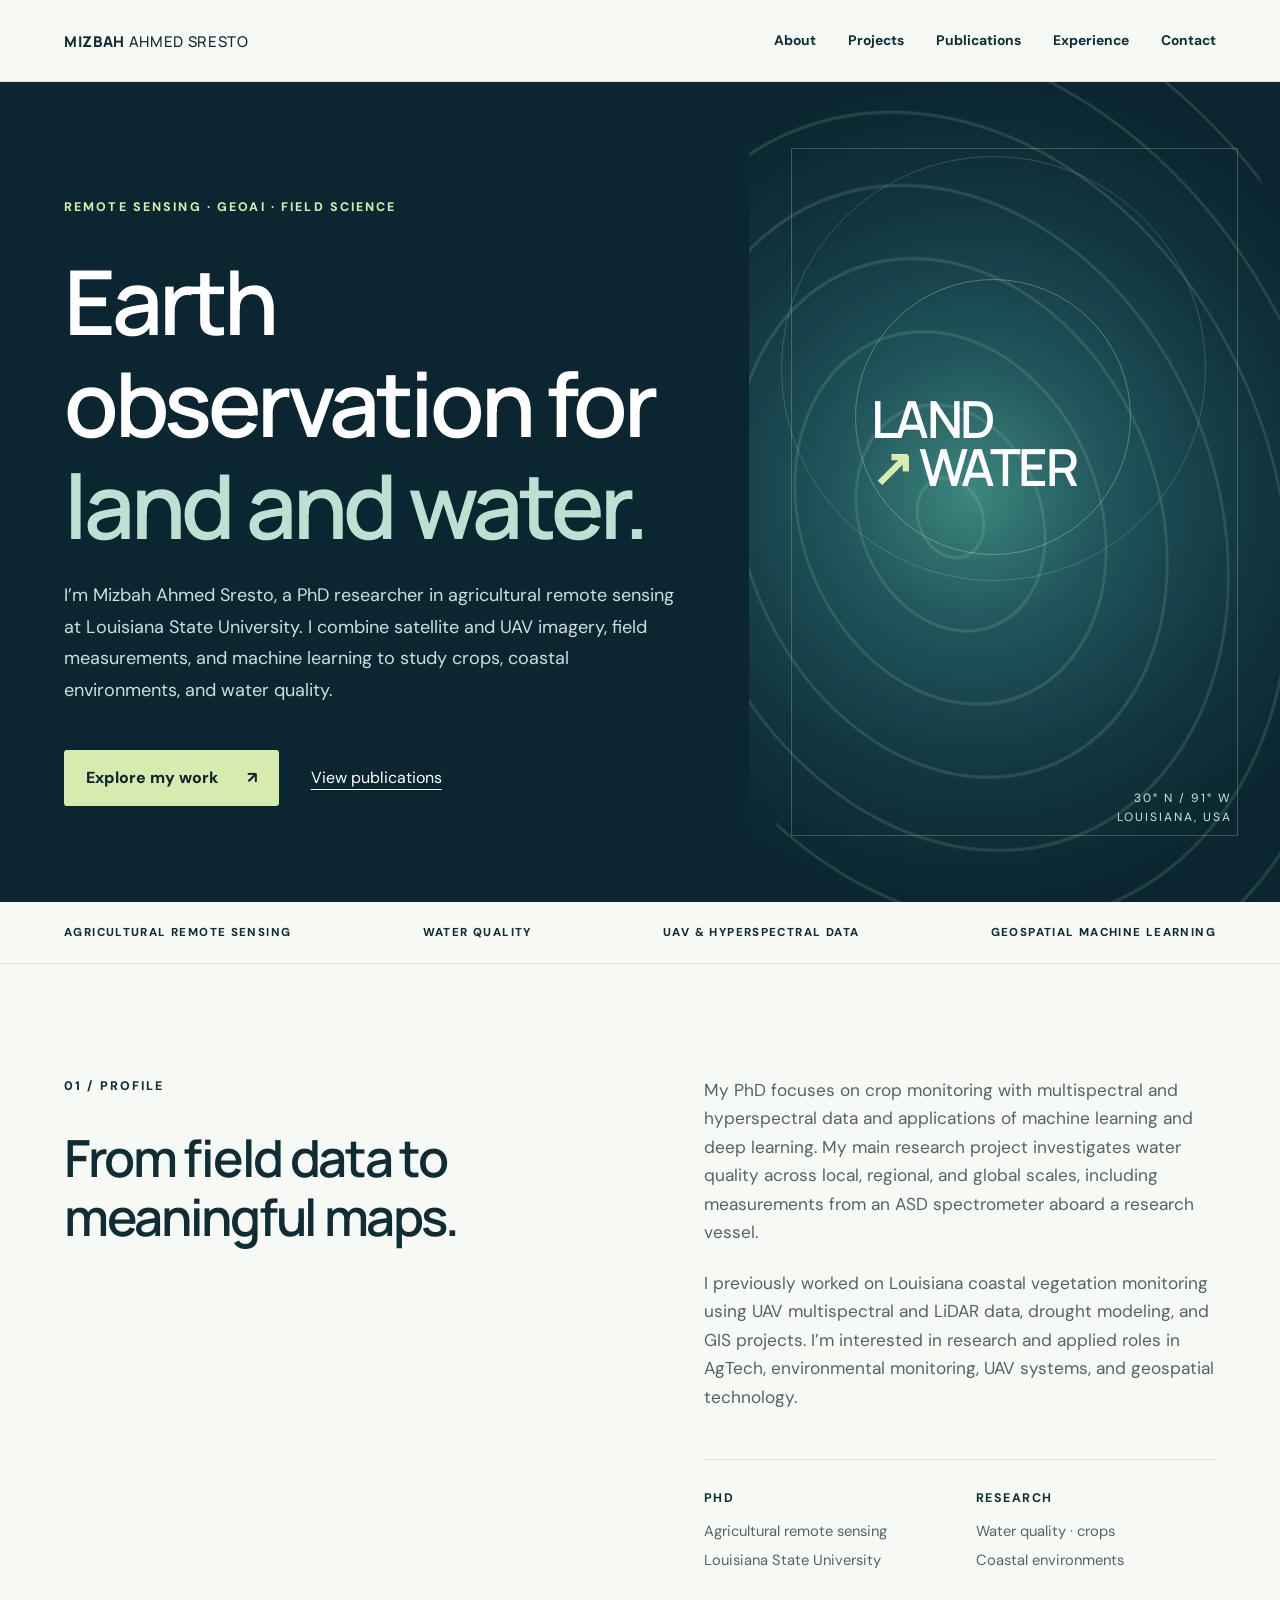
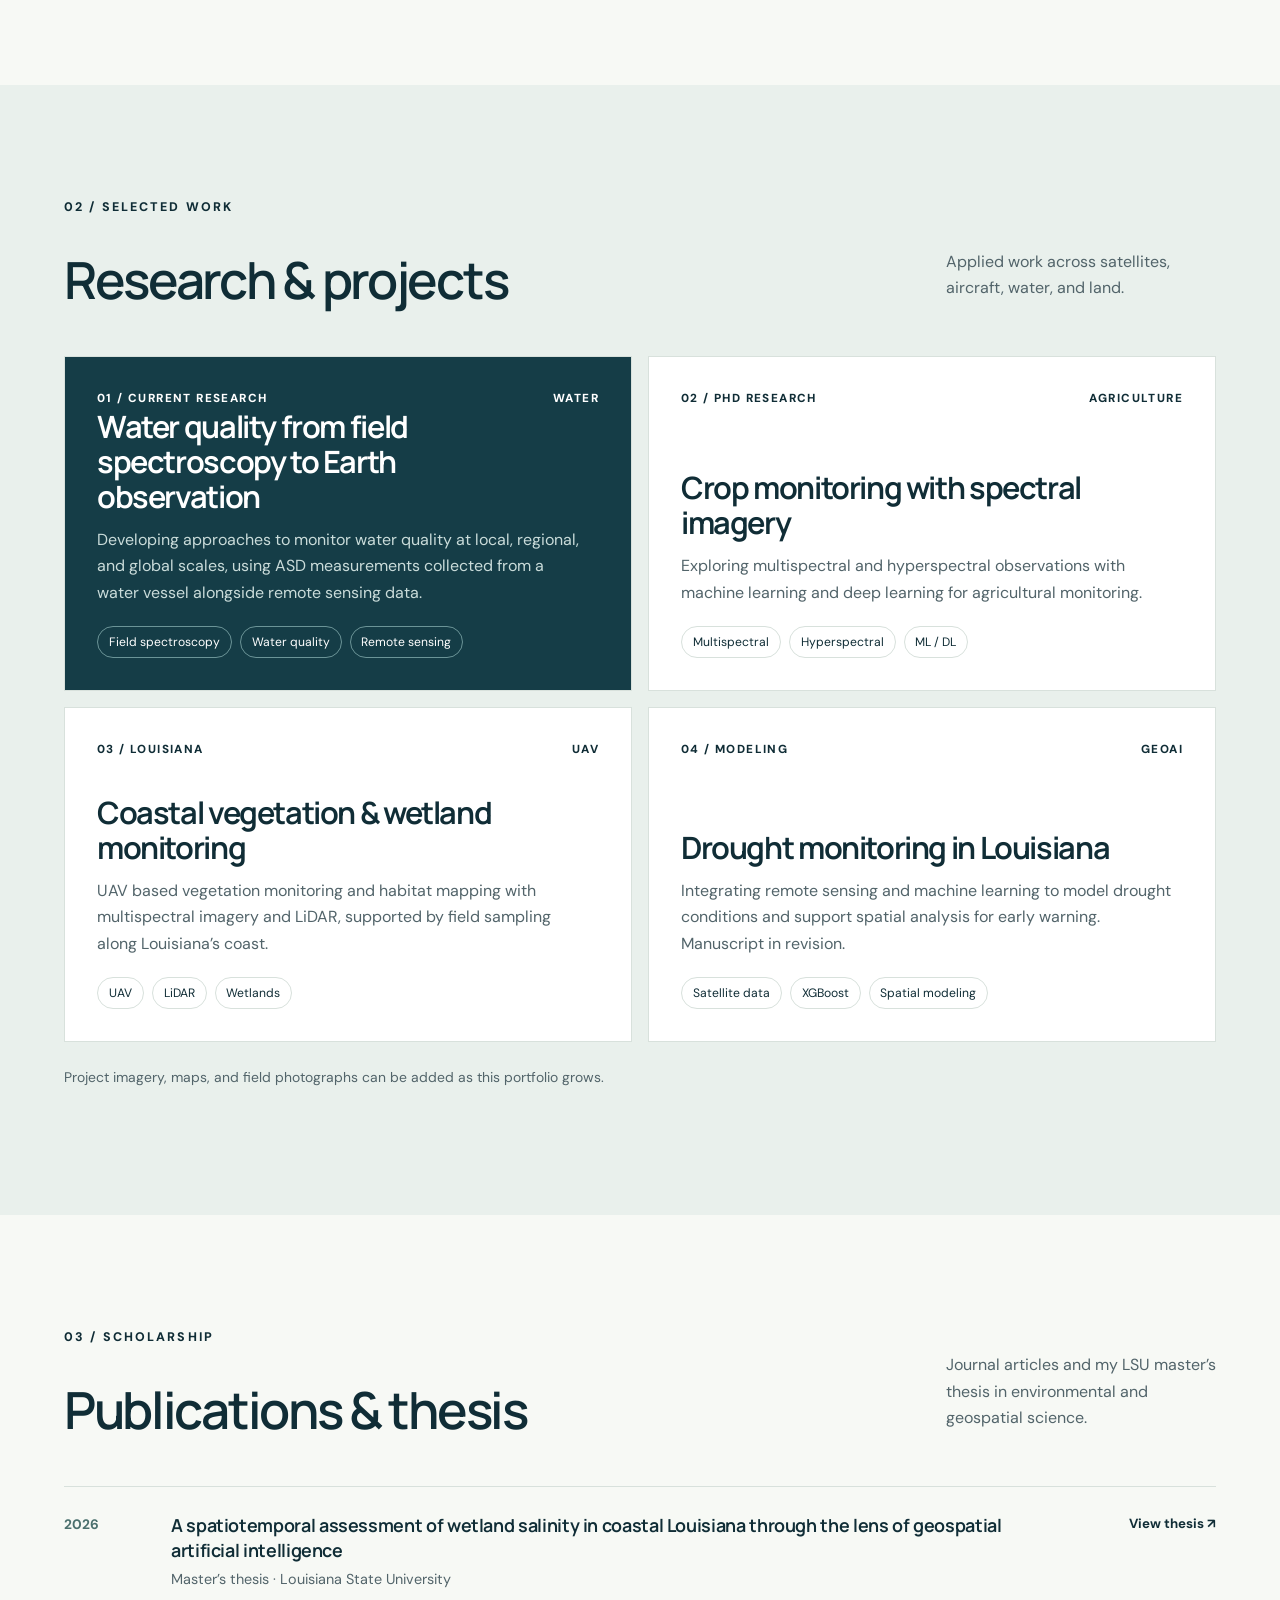
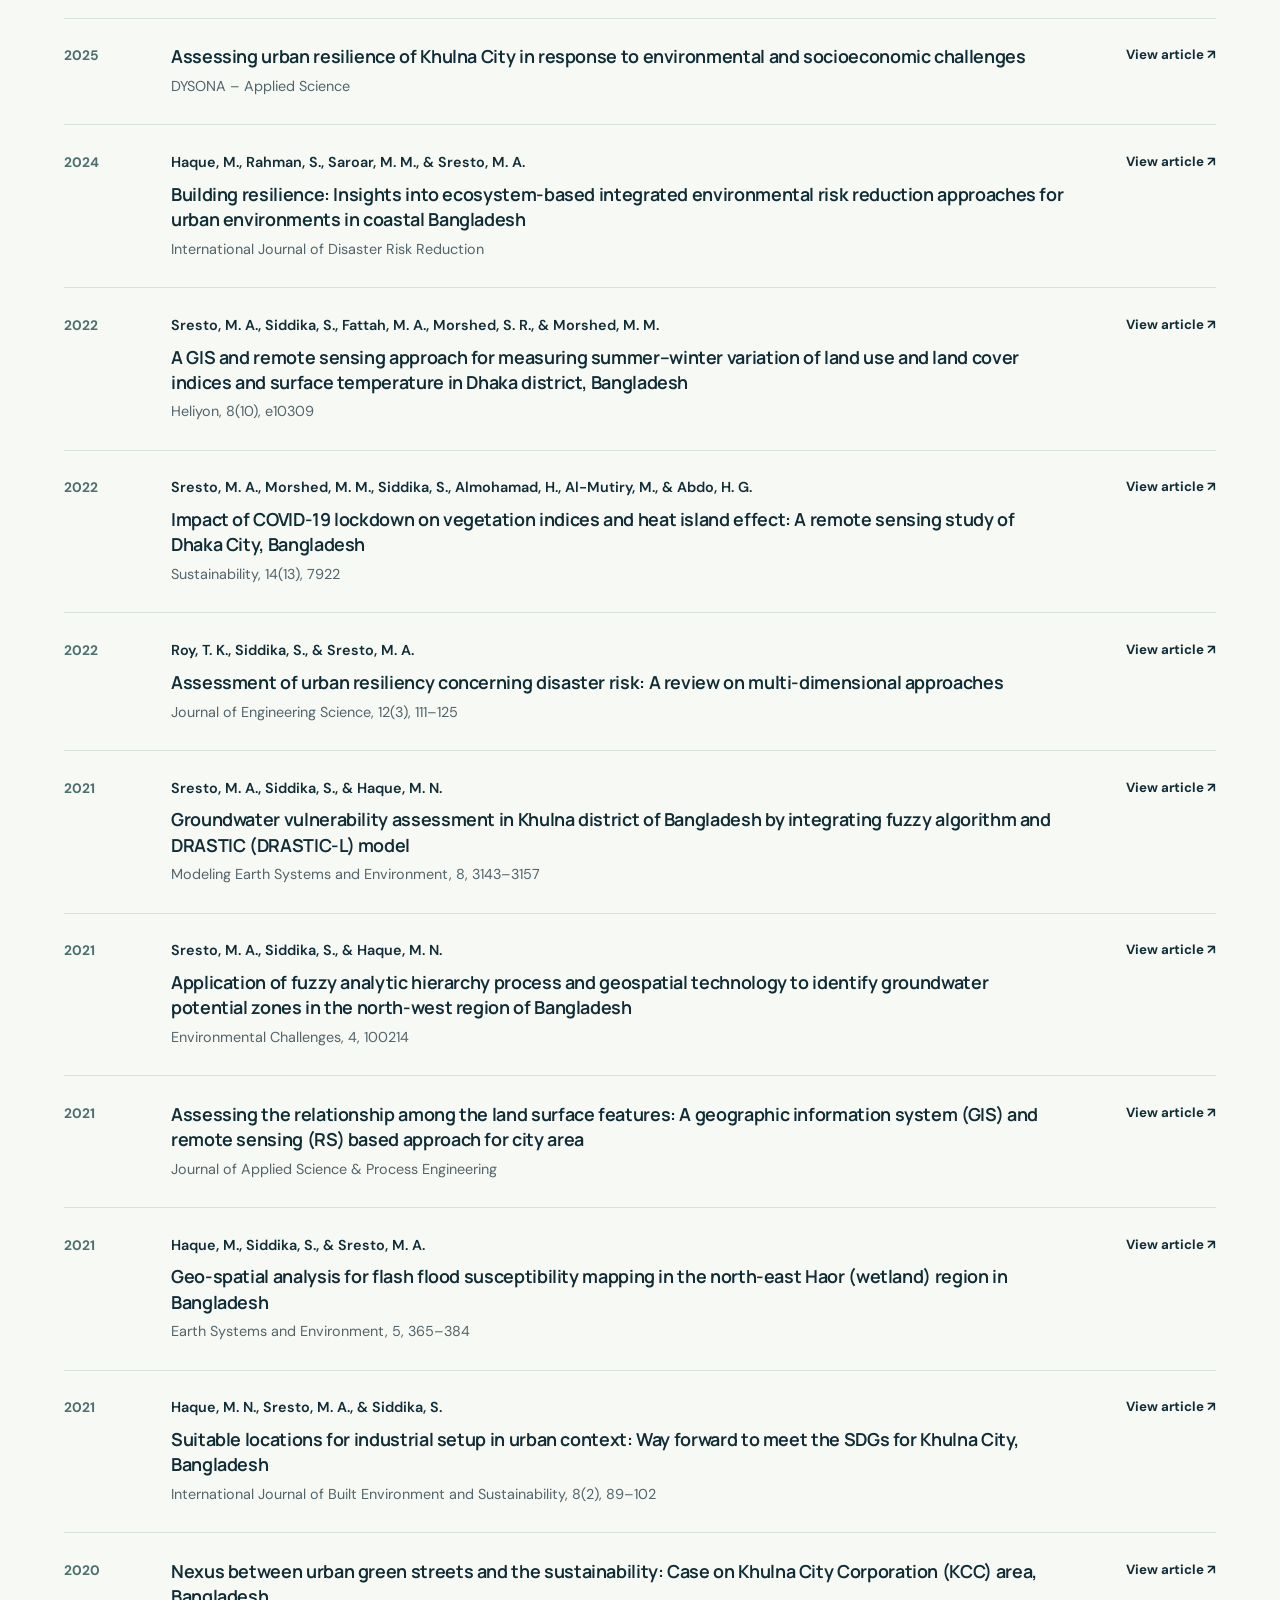
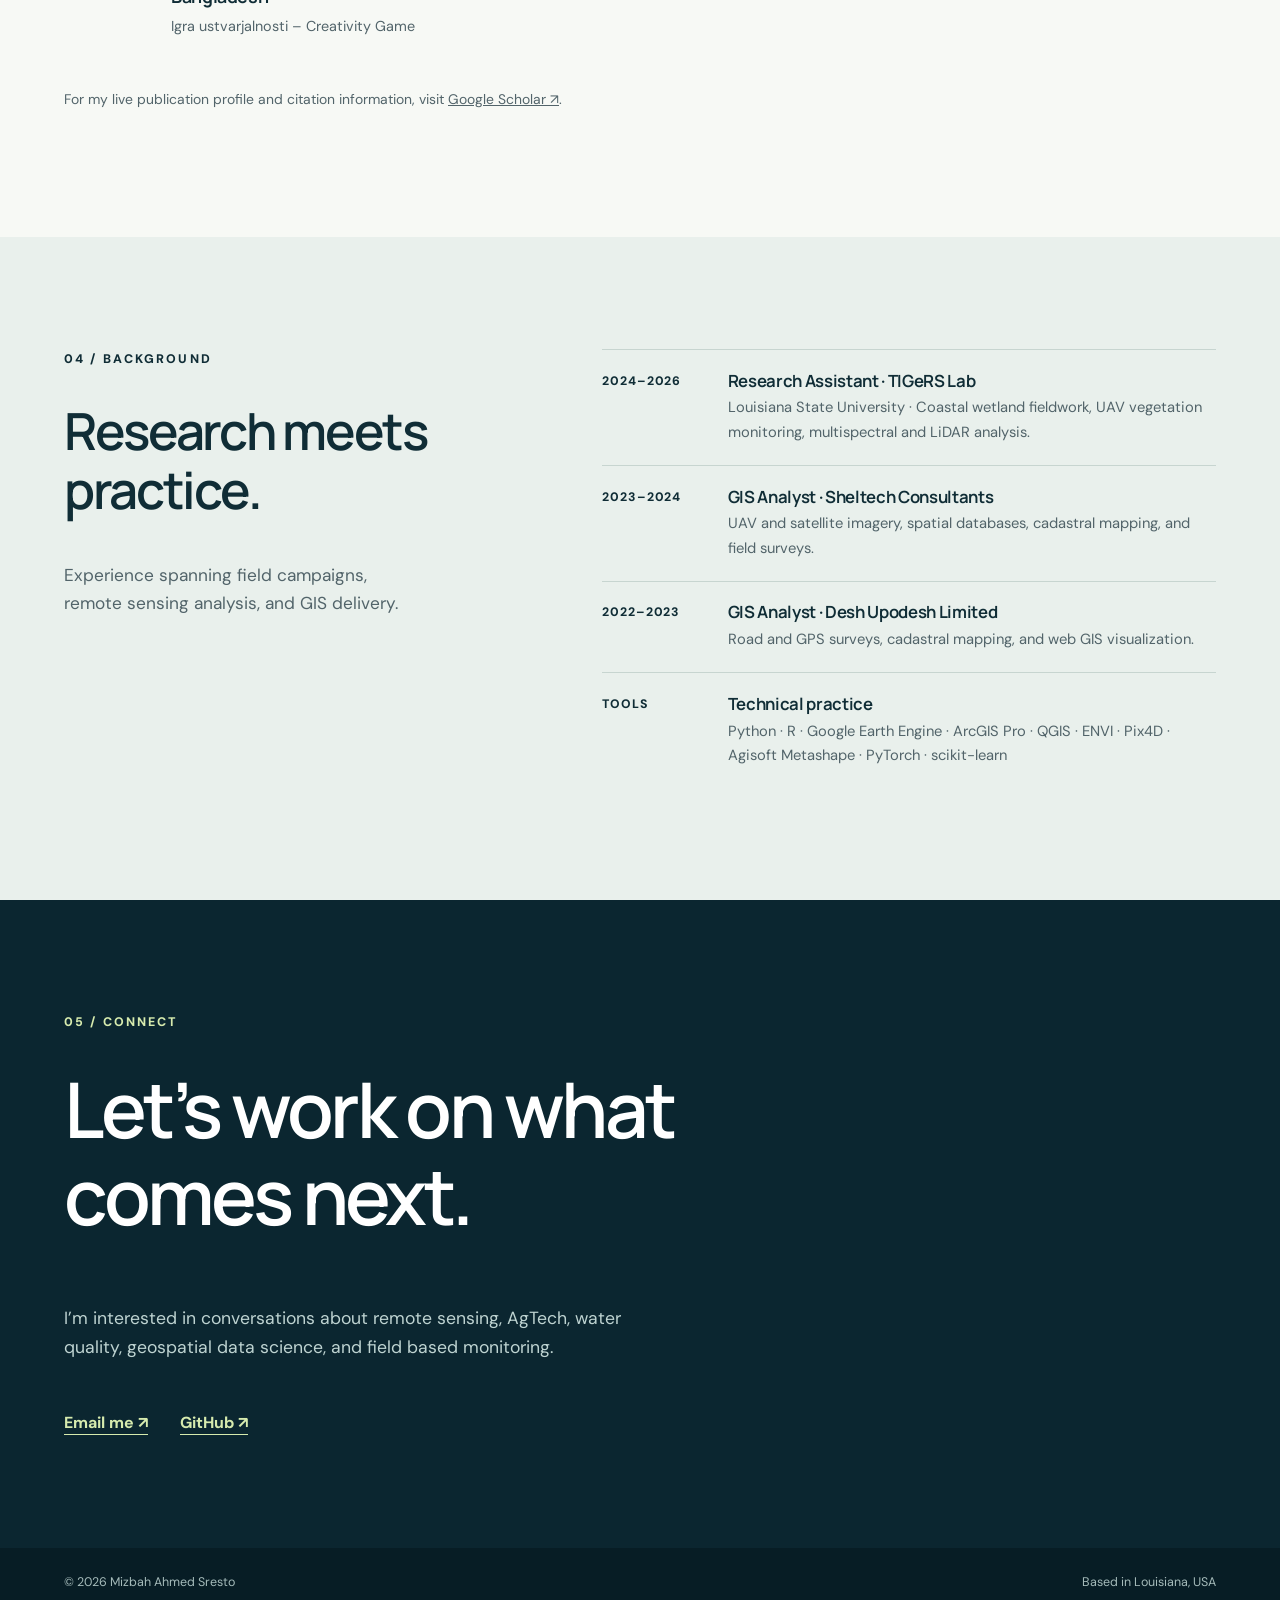
==== index.html @ abdd2d27 "Add files via upload" ====
<!doctype html>
<html lang="en">
<head>
  <meta charset="utf-8"><meta name="viewport" content="width=device-width, initial-scale=1">
  <meta name="description" content="Mizbah Ahmed Sresto — PhD researcher in agricultural remote sensing, geospatial data science, and water quality monitoring.">
  <title>Mizbah Ahmed Sresto | Remote Sensing & Geospatial Science</title>
  <link rel="icon" href="data:image/svg+xml,%3Csvg xmlns='http://www.w3.org/2000/svg' viewBox='0 0 64 64'%3E%3Crect width='64' height='64' rx='13' fill='%230d2934'/%3E%3Ctext x='32' y='43' text-anchor='middle' fill='%23d8ebbd' font-size='30' font-family='Arial'%3EMS%3C/text%3E%3C/svg%3E">
  <link rel="stylesheet" href="style.css">
</head>
<body>
  <header class="site-header"><a class="brand" href="#top">MIZBAH <span>AHMED SRESTO</span></a><button class="menu-toggle" aria-label="Open navigation" aria-expanded="false">Menu</button><nav aria-label="Main navigation"><a href="#about">About</a><a href="#work">Projects</a><a href="#publications">Publications</a><a href="#experience">Experience</a><a href="#contact">Contact</a></nav></header>
  <main id="top">
    <section class="hero"><div class="hero-copy"><p class="eyebrow">REMOTE SENSING · GEOAI · FIELD SCIENCE</p><h1>Earth observation for <em>land and water.</em></h1><p class="intro">I’m Mizbah Ahmed Sresto, a PhD researcher in agricultural remote sensing at Louisiana State University. I combine satellite and UAV imagery, field measurements, and machine learning to study crops, coastal environments, and water quality.</p><div class="hero-actions"><a class="button" href="#work">Explore my work <span aria-hidden="true">↗</span></a><a class="text-link" href="#publications">View publications</a></div></div><div class="hero-art" aria-hidden="true"><div class="orbit orbit-one"></div><div class="orbit orbit-two"></div><div class="hero-mark">LAND<br><span>↗</span> WATER</div><div class="coordinates">30° N / 91° W<br>LOUISIANA, USA</div></div></section>
    <section class="ticker" aria-label="Focus areas"><span>AGRICULTURAL REMOTE SENSING</span><span>WATER QUALITY</span><span>UAV & HYPERSPECTRAL DATA</span><span>GEOSPATIAL MACHINE LEARNING</span></section>
    <section id="about" class="section about"><div><p class="eyebrow">01 / PROFILE</p><h2>From field data to meaningful maps.</h2></div><div class="body-copy"><p>My PhD focuses on crop monitoring with multispectral and hyperspectral data and applications of machine learning and deep learning. My main research project investigates water quality across local, regional, and global scales, including measurements from an ASD spectrometer aboard a research vessel.</p><p>I previously worked on Louisiana coastal vegetation monitoring using UAV multispectral and LiDAR data, drought modeling, and GIS projects. I’m interested in research and applied roles in AgTech, environmental monitoring, UAV systems, and geospatial technology.</p><div class="mini-grid"><div><strong>PhD</strong><span>Agricultural remote sensing<br>Louisiana State University</span></div><div><strong>Research</strong><span>Water quality · crops<br>Coastal environments</span></div></div></div></section>
    <section id="work" class="section projects"><div class="section-heading"><div><p class="eyebrow">02 / SELECTED WORK</p><h2>Research & projects</h2></div><p>Applied work across satellites, aircraft, water, and land.</p></div><div class="project-grid"><article class="project-card featured"><div class="project-top"><span>01 / CURRENT RESEARCH</span><span>WATER</span></div><div><h3>Water quality from field spectroscopy to Earth observation</h3><p>Developing approaches to monitor water quality at local, regional, and global scales, using ASD measurements collected from a water vessel alongside remote sensing data.</p><div class="tags"><span>Field spectroscopy</span><span>Water quality</span><span>Remote sensing</span></div></div></article><article class="project-card"><div class="project-top"><span>02 / PHD RESEARCH</span><span>AGRICULTURE</span></div><div><h3>Crop monitoring with spectral imagery</h3><p>Exploring multispectral and hyperspectral observations with machine learning and deep learning for agricultural monitoring.</p><div class="tags"><span>Multispectral</span><span>Hyperspectral</span><span>ML / DL</span></div></div></article><article class="project-card"><div class="project-top"><span>03 / LOUISIANA</span><span>UAV</span></div><div><h3>Coastal vegetation & wetland monitoring</h3><p>UAV based vegetation monitoring and habitat mapping with multispectral imagery and LiDAR, supported by field sampling along Louisiana’s coast.</p><div class="tags"><span>UAV</span><span>LiDAR</span><span>Wetlands</span></div></div></article><article class="project-card"><div class="project-top"><span>04 / MODELING</span><span>GEOAI</span></div><div><h3>Drought monitoring in Louisiana</h3><p>Integrating remote sensing and machine learning to model drought conditions and support spatial analysis for early warning. Manuscript in revision.</p><div class="tags"><span>Satellite data</span><span>XGBoost</span><span>Spatial modeling</span></div></div></article></div><p class="project-note">Project imagery, maps, and field photographs can be added as this portfolio grows.</p></section>
    <section id="publications" class="section publications"><div class="section-heading"><div><p class="eyebrow">03 / SCHOLARSHIP</p><h2>Publications & thesis</h2></div><p>Journal articles and my LSU master’s thesis in environmental and geospatial science.</p></div><div id="publication-list">
<article class="publication"><span>2026</span><div><h3>A spatiotemporal assessment of wetland salinity in coastal Louisiana through the lens of geospatial artificial intelligence</h3><p>Master’s thesis · Louisiana State University</p></div><a href="https://repository.lsu.edu/gradschool_theses/6343/" target="_blank" rel="noopener noreferrer">View thesis ↗</a></article>
<article class="publication"><span>2025</span><div><h3>Assessing urban resilience of Khulna City in response to environmental and socioeconomic challenges</h3><p>DYSONA – Applied Science</p></div><a href="https://doi.org/10.30493/DAS.2024.481910" target="_blank" rel="noopener noreferrer">View article ↗</a></article>
<article class="publication"><span>2024</span><div><p class="publication-authors">Haque, M., Rahman, S., Saroar, M. M., &amp; Sresto, M. A.</p><h3>Building resilience: Insights into ecosystem-based integrated environmental risk reduction approaches for urban environments in coastal Bangladesh</h3><p>International Journal of Disaster Risk Reduction</p></div><a href="https://doi.org/10.1016/j.ijdrr.2024.104660" target="_blank" rel="noopener noreferrer">View article ↗</a></article>
<article class="publication"><span>2022</span><div><p class="publication-authors">Sresto, M. A., Siddika, S., Fattah, M. A., Morshed, S. R., &amp; Morshed, M. M.</p><h3>A GIS and remote sensing approach for measuring summer–winter variation of land use and land cover indices and surface temperature in Dhaka district, Bangladesh</h3><p>Heliyon, 8(10), e10309</p></div><a href="https://doi.org/10.1016/j.heliyon.2022.e10309" target="_blank" rel="noopener noreferrer">View article ↗</a></article>
<article class="publication"><span>2022</span><div><p class="publication-authors">Sresto, M. A., Morshed, M. M., Siddika, S., Almohamad, H., Al-Mutiry, M., &amp; Abdo, H. G.</p><h3>Impact of COVID-19 lockdown on vegetation indices and heat island effect: A remote sensing study of Dhaka City, Bangladesh</h3><p>Sustainability, 14(13), 7922</p></div><a href="https://doi.org/10.3390/su14137922" target="_blank" rel="noopener noreferrer">View article ↗</a></article>
<article class="publication"><span>2022</span><div><p class="publication-authors">Roy, T. K., Siddika, S., &amp; Sresto, M. A.</p><h3>Assessment of urban resiliency concerning disaster risk: A review on multi-dimensional approaches</h3><p>Journal of Engineering Science, 12(3), 111–125</p></div><a href="https://doi.org/10.3329/jes.v12i3.57484" target="_blank" rel="noopener noreferrer">View article ↗</a></article>
<article class="publication"><span>2021</span><div><p class="publication-authors">Sresto, M. A., Siddika, S., &amp; Haque, M. N.</p><h3>Groundwater vulnerability assessment in Khulna district of Bangladesh by integrating fuzzy algorithm and DRASTIC (DRASTIC-L) model</h3><p>Modeling Earth Systems and Environment, 8, 3143–3157</p></div><a href="https://doi.org/10.1007/s40808-021-01270-w" target="_blank" rel="noopener noreferrer">View article ↗</a></article>
<article class="publication"><span>2021</span><div><p class="publication-authors">Sresto, M. A., Siddika, S., &amp; Haque, M. N.</p><h3>Application of fuzzy analytic hierarchy process and geospatial technology to identify groundwater potential zones in the north-west region of Bangladesh</h3><p>Environmental Challenges, 4, 100214</p></div><a href="https://doi.org/10.1016/j.envc.2021.100214" target="_blank" rel="noopener noreferrer">View article ↗</a></article>
<article class="publication"><span>2021</span><div><h3>Assessing the relationship among the land surface features: A geographic information system (GIS) and remote sensing (RS) based approach for city area</h3><p>Journal of Applied Science &amp; Process Engineering</p></div><a href="https://doi.org/10.33736/jaspe.3616.2021" target="_blank" rel="noopener noreferrer">View article ↗</a></article>
<article class="publication"><span>2021</span><div><p class="publication-authors">Haque, M., Siddika, S., &amp; Sresto, M. A.</p><h3>Geo-spatial analysis for flash flood susceptibility mapping in the north-east Haor (wetland) region in Bangladesh</h3><p>Earth Systems and Environment, 5, 365–384</p></div><a href="https://doi.org/10.1007/s41748-021-00221-w" target="_blank" rel="noopener noreferrer">View article ↗</a></article>
<article class="publication"><span>2021</span><div><p class="publication-authors">Haque, M. N., Sresto, M. A., &amp; Siddika, S.</p><h3>Suitable locations for industrial setup in urban context: Way forward to meet the SDGs for Khulna City, Bangladesh</h3><p>International Journal of Built Environment and Sustainability, 8(2), 89–102</p></div><a href="https://doi.org/10.11113/ijbes.v8.n2.679" target="_blank" rel="noopener noreferrer">View article ↗</a></article>
<article class="publication"><span>2020</span><div><h3>Nexus between urban green streets and the sustainability: Case on Khulna City Corporation (KCC) area, Bangladesh</h3><p>Igra ustvarjalnosti – Creativity Game</p></div><a href="https://doi.org/10.15292/IU-CG.2020.08.037-045" target="_blank" rel="noopener noreferrer">View article ↗</a></article>
</div><p class="subnote">For my live publication profile and citation information, visit <a href="https://scholar.google.com/citations?user=tHsjuDQAAAAJ&hl=en" target="_blank" rel="noopener noreferrer">Google Scholar ↗</a>.</p></section>
    <section id="experience" class="section experience"><div><p class="eyebrow">04 / BACKGROUND</p><h2>Research meets practice.</h2><p class="body-copy">Experience spanning field campaigns, remote sensing analysis, and GIS delivery.</p></div><div class="timeline"><div><span>2024–2026</span><div><h3>Research Assistant · TIGeRS Lab</h3><p>Louisiana State University · Coastal wetland fieldwork, UAV vegetation monitoring, multispectral and LiDAR analysis.</p></div></div><div><span>2023–2024</span><div><h3>GIS Analyst · Sheltech Consultants</h3><p>UAV and satellite imagery, spatial databases, cadastral mapping, and field surveys.</p></div></div><div><span>2022–2023</span><div><h3>GIS Analyst · Desh Upodesh Limited</h3><p>Road and GPS surveys, cadastral mapping, and web GIS visualization.</p></div></div><div><span>TOOLS</span><div><h3>Technical practice</h3><p>Python · R · Google Earth Engine · ArcGIS Pro · QGIS · ENVI · Pix4D · Agisoft Metashape · PyTorch · scikit-learn</p></div></div></div></section>
    <section id="contact" class="contact"><p class="eyebrow">05 / CONNECT</p><h2>Let’s work on what comes next.</h2><p>I’m interested in conversations about remote sensing, AgTech, water quality, geospatial data science, and field based monitoring.</p><div class="contact-links"><a href="mailto:msrest1@lsu.edu">Email me ↗</a><a href="https://github.com/Mizbahahmed" target="_blank" rel="noopener noreferrer">GitHub ↗</a></div></section>
  </main><footer><span>© <span id="year">2026</span> Mizbah Ahmed Sresto</span><span>Based in Louisiana, USA</span></footer><script src="script.js"></script>
</body></html>
---- style.css ----
@import url('https://fonts.googleapis.com/css2?family=DM+Sans:wght@400;500;600;700&family=Manrope:wght@400;500;600;700;800&display=swap');
:root{--ink:#102d36;--muted:#52646a;--paper:#f7f9f5;--line:#d8e1dc;--deep:#0b2630;--lime:#d7ebae;--aqua:#aedbd4}*{box-sizing:border-box}html{scroll-behavior:smooth}body{margin:0;background:var(--paper);color:var(--ink);font-family:'DM Sans',Arial,sans-serif;font-size:16px;line-height:1.65}a{color:inherit}button{font:inherit}h1,h2,h3,p{margin-top:0}h1,h2,h3{font-family:Manrope,Arial,sans-serif;line-height:1.14;letter-spacing:-.045em}h1{font-size:clamp(3.35rem,7vw,7.2rem);font-weight:600;margin-bottom:1.5rem}h1 em{font-style:normal;color:#bce0d2}h2{font-size:clamp(2.25rem,4vw,4.2rem);font-weight:600}h3{font-size:1.42rem;font-weight:650}.site-header{height:82px;display:flex;align-items:center;justify-content:space-between;padding:0 max(5vw,24px);background:var(--paper);position:relative;z-index:3;border-bottom:1px solid var(--line)}.brand{text-decoration:none;font:800 .93rem Manrope,Arial,sans-serif;letter-spacing:.045em}.brand span{font-weight:500}.site-header nav{display:flex;gap:2rem}.site-header nav a{text-decoration:none;font-size:.87rem;font-weight:700}.site-header nav a:hover,.text-link:hover{color:#2d7c71}.menu-toggle{display:none}.hero{min-height:670px;display:grid;grid-template-columns:1.17fr .83fr;background:var(--deep);color:#fff;overflow:hidden}.hero-copy{padding:clamp(5rem,9vw,10rem) 5vw 6rem;max-width:930px}.eyebrow{font-size:.78rem;letter-spacing:.17em;font-weight:800;margin-bottom:2rem}.hero .eyebrow{color:var(--lime)}.intro{max-width:610px;color:#cfdddc;font-size:1.13rem;line-height:1.75}.hero-actions{display:flex;align-items:center;gap:2rem;margin-top:2.7rem}.button{background:var(--lime);color:var(--deep);padding:.93rem 1.35rem;text-decoration:none;font-weight:800;border-radius:3px}.button span{margin-left:1.6rem}.button:hover{background:#f1f8da}.text-link{color:#fff;text-underline-offset:6px}.hero-art{position:relative;min-height:570px;background:radial-gradient(circle at 42% 50%,#3d877e 0%,#20545b 27%,#11353f 57%,#0b2630 80%);overflow:hidden}.hero-art:before{content:'';position:absolute;inset:0;background:repeating-radial-gradient(ellipse at 40% 50%,transparent 0 23px,rgba(206,242,217,.13) 24px 25px,transparent 26px 45px);transform:rotate(-22deg) scale(1.3)}.hero-art:after{content:'';position:absolute;inset:8%;border:1px solid rgba(232,255,232,.22)}.orbit{position:absolute;border:1px solid rgba(207,242,220,.32);border-radius:50%;width:52%;aspect-ratio:1;top:24%;left:20%}.orbit-two{width:80%;top:9%;left:6%;border-color:rgba(207,242,220,.18)}.hero-mark{position:absolute;top:38%;left:23%;font:600 clamp(2rem,4vw,4.5rem)/.95 Manrope,Arial,sans-serif;letter-spacing:-.05em}.hero-mark span{color:var(--lime)}.coordinates{position:absolute;bottom:9%;right:9%;font-size:.75rem;letter-spacing:.17em;text-align:right;color:#d0e6df}.ticker{display:flex;gap:2.5rem;justify-content:space-between;padding:1.3rem 5vw;border-bottom:1px solid var(--line);font-size:.72rem;font-weight:800;letter-spacing:.12em;flex-wrap:wrap}.section{padding:7rem 5vw;scroll-margin-top:1rem}.about{display:grid;grid-template-columns:1fr 1fr;gap:10vw}.body-copy{color:var(--muted);font-size:1.08rem}.body-copy p{margin-bottom:1.4rem}.mini-grid{display:grid;grid-template-columns:1fr 1fr;gap:2rem;margin-top:3rem;border-top:1px solid var(--line);padding-top:1.7rem}.mini-grid strong{display:block;color:var(--ink);font-size:.78rem;letter-spacing:.12em;text-transform:uppercase;margin-bottom:.5rem}.mini-grid span{font-size:.92rem}.projects{background:#e9f0ec}.section-heading{display:flex;justify-content:space-between;gap:3rem;align-items:end;margin-bottom:3rem}.section-heading h2{margin-bottom:0}.section-heading>p{max-width:270px;color:var(--muted);margin-bottom:.4rem}.project-grid{display:grid;grid-template-columns:repeat(2,1fr);gap:1rem}.project-card{min-height:335px;padding:2rem;display:flex;flex-direction:column;justify-content:space-between;background:#fff;border:1px solid var(--line)}.project-card.featured{background:#153d47;color:#fff}.project-top{display:flex;justify-content:space-between;gap:1rem;font-size:.73rem;font-weight:800;letter-spacing:.12em}.project-card h3{max-width:450px;font-size:clamp(1.65rem,2.4vw,2.5rem);margin-bottom:.8rem}.project-card p{max-width:490px;margin-bottom:1.25rem;color:var(--muted)}.project-card.featured p{color:#cadcda}.tags{display:flex;flex-wrap:wrap;gap:.5rem}.tags span{font-size:.76rem;border:1px solid var(--line);border-radius:30px;padding:.32rem .68rem}.featured .tags span{border-color:#6b9497}.project-note,.subnote{font-size:.87rem;color:var(--muted);margin-top:1.5rem}.publication{display:grid;grid-template-columns:75px 1fr 120px;gap:2rem;border-top:1px solid var(--line);padding:1.6rem 0;align-items:start}.publication>span{font-size:.86rem;font-weight:700;color:#4b706e}.publication h3{font-size:1.12rem;line-height:1.4;letter-spacing:-.02em;margin-bottom:.35rem}.publication p{font-size:.9rem;color:var(--muted);margin:0}.publication a{font-size:.83rem;font-weight:700;text-decoration:none;text-align:right}.publication a:hover{text-decoration:underline}.experience{background:#e9f0ec;display:grid;grid-template-columns:.8fr 1.2fr;gap:10vw}.experience .body-copy{max-width:360px}.timeline>div{display:grid;grid-template-columns:110px 1fr;gap:1rem;padding:1.3rem 0;border-top:1px solid #c7d5d0}.timeline span{font-size:.77rem;font-weight:800;letter-spacing:.08em}.timeline h3{font-size:1.05rem;letter-spacing:-.02em;margin-bottom:.35rem}.timeline p{font-size:.92rem;color:var(--muted);margin:0}.contact{background:var(--deep);color:#fff;padding:7rem 5vw;scroll-margin-top:1rem}.contact .eyebrow{color:var(--lime)}.contact h2{max-width:790px;font-size:clamp(2.8rem,6vw,6rem)}.contact p:not(.eyebrow){color:#bed3d1;max-width:560px;font-size:1.1rem}.contact-links{display:flex;gap:2rem;margin-top:3rem}.contact-links a{color:var(--lime);font-weight:700;text-underline-offset:6px}footer{background:#071d25;color:#a5bbba;padding:1.5rem 5vw;display:flex;justify-content:space-between;font-size:.78rem}@media(max-width:850px){.site-header nav{gap:1rem}.hero{grid-template-columns:1fr}.hero-copy{padding:6rem 5vw 4rem}.hero-art{min-height:340px}.hero-mark{top:30%}.about,.experience{grid-template-columns:1fr;gap:2rem}.section{padding:5rem 5vw}}@media(max-width:620px){.site-header{height:70px}.brand{font-size:.78rem}.brand span{display:none}.menu-toggle{display:block;background:transparent;color:var(--ink);border:1px solid var(--line);padding:.4rem .7rem}.site-header nav{display:none;position:absolute;top:70px;left:0;right:0;background:var(--paper);padding:1.5rem 5vw;flex-direction:column;box-shadow:0 12px 18px #102d3620}.site-header nav.open{display:flex}.hero{min-height:0}.hero-copy{padding:5rem 6vw 4rem}h1{font-size:clamp(3rem,13vw,5rem)}.hero-actions{gap:1.2rem;flex-wrap:wrap}.hero-art{min-height:260px}.hero-mark{left:25%}.ticker{gap:.7rem 1.3rem}.section{padding:4.5rem 6vw}.section-heading{display:block}.section-heading>p{margin-top:1.4rem}.project-grid{grid-template-columns:1fr}.project-card{min-height:300px}.publication{grid-template-columns:50px 1fr;gap:.5rem 1rem}.publication a{grid-column:2;text-align:left}.timeline>div{grid-template-columns:80px 1fr}.contact{padding:5rem 6vw}footer{padding:1.5rem 6vw;gap:1rem;flex-wrap:wrap}}
.publication .publication-authors{color:var(--ink);font-weight:600;margin-bottom:.45rem}
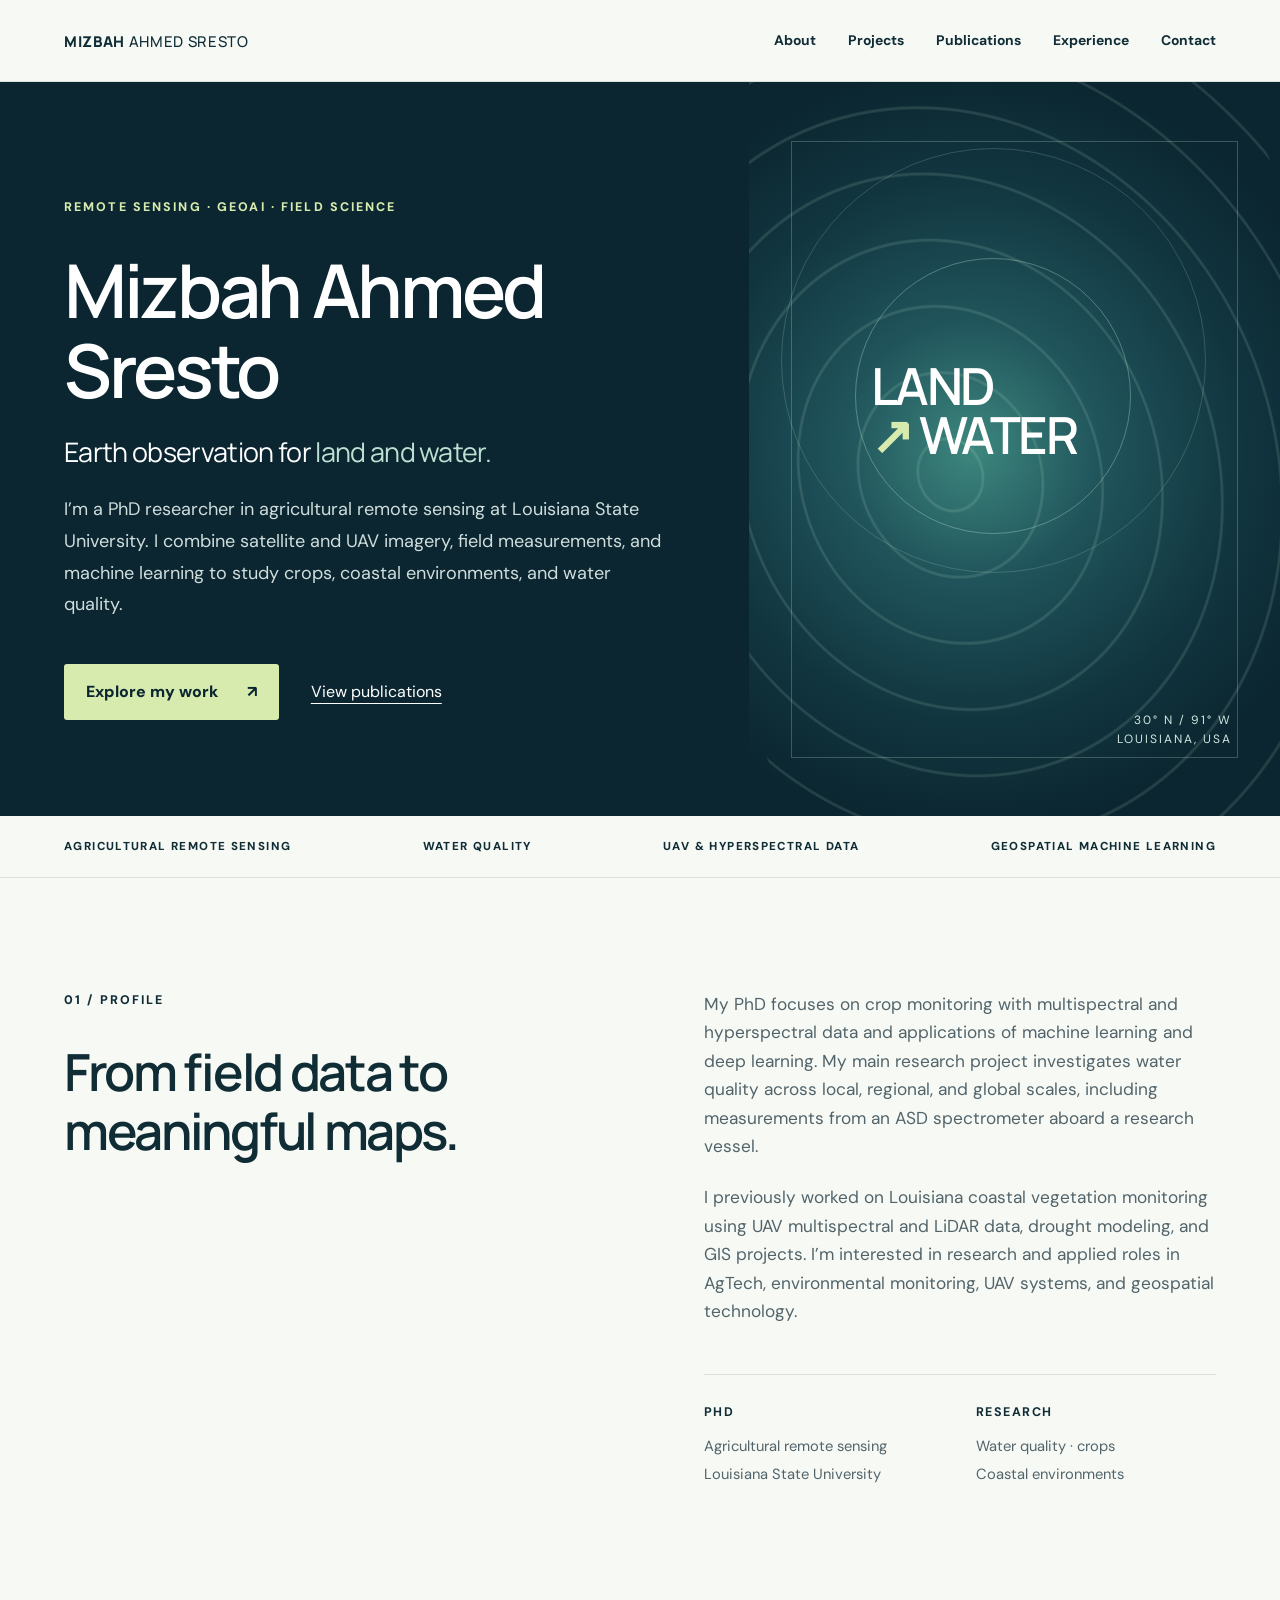
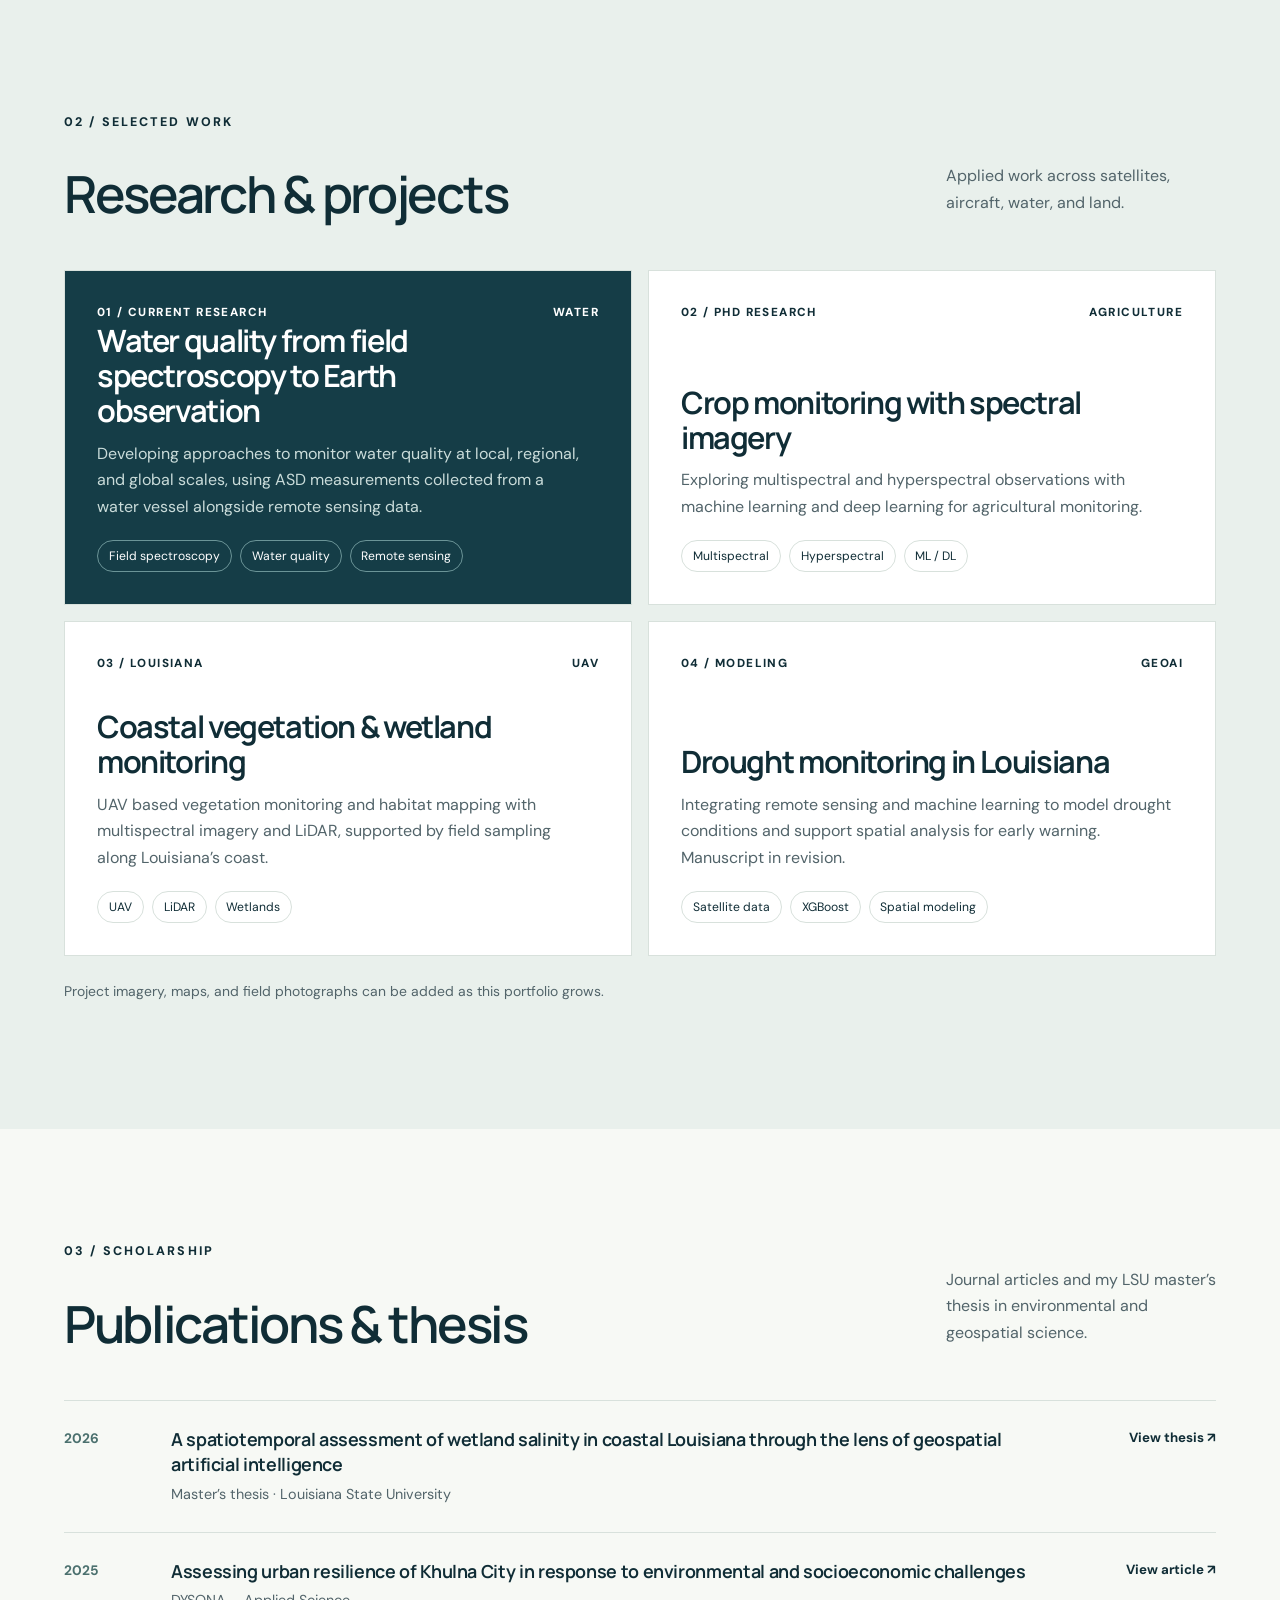
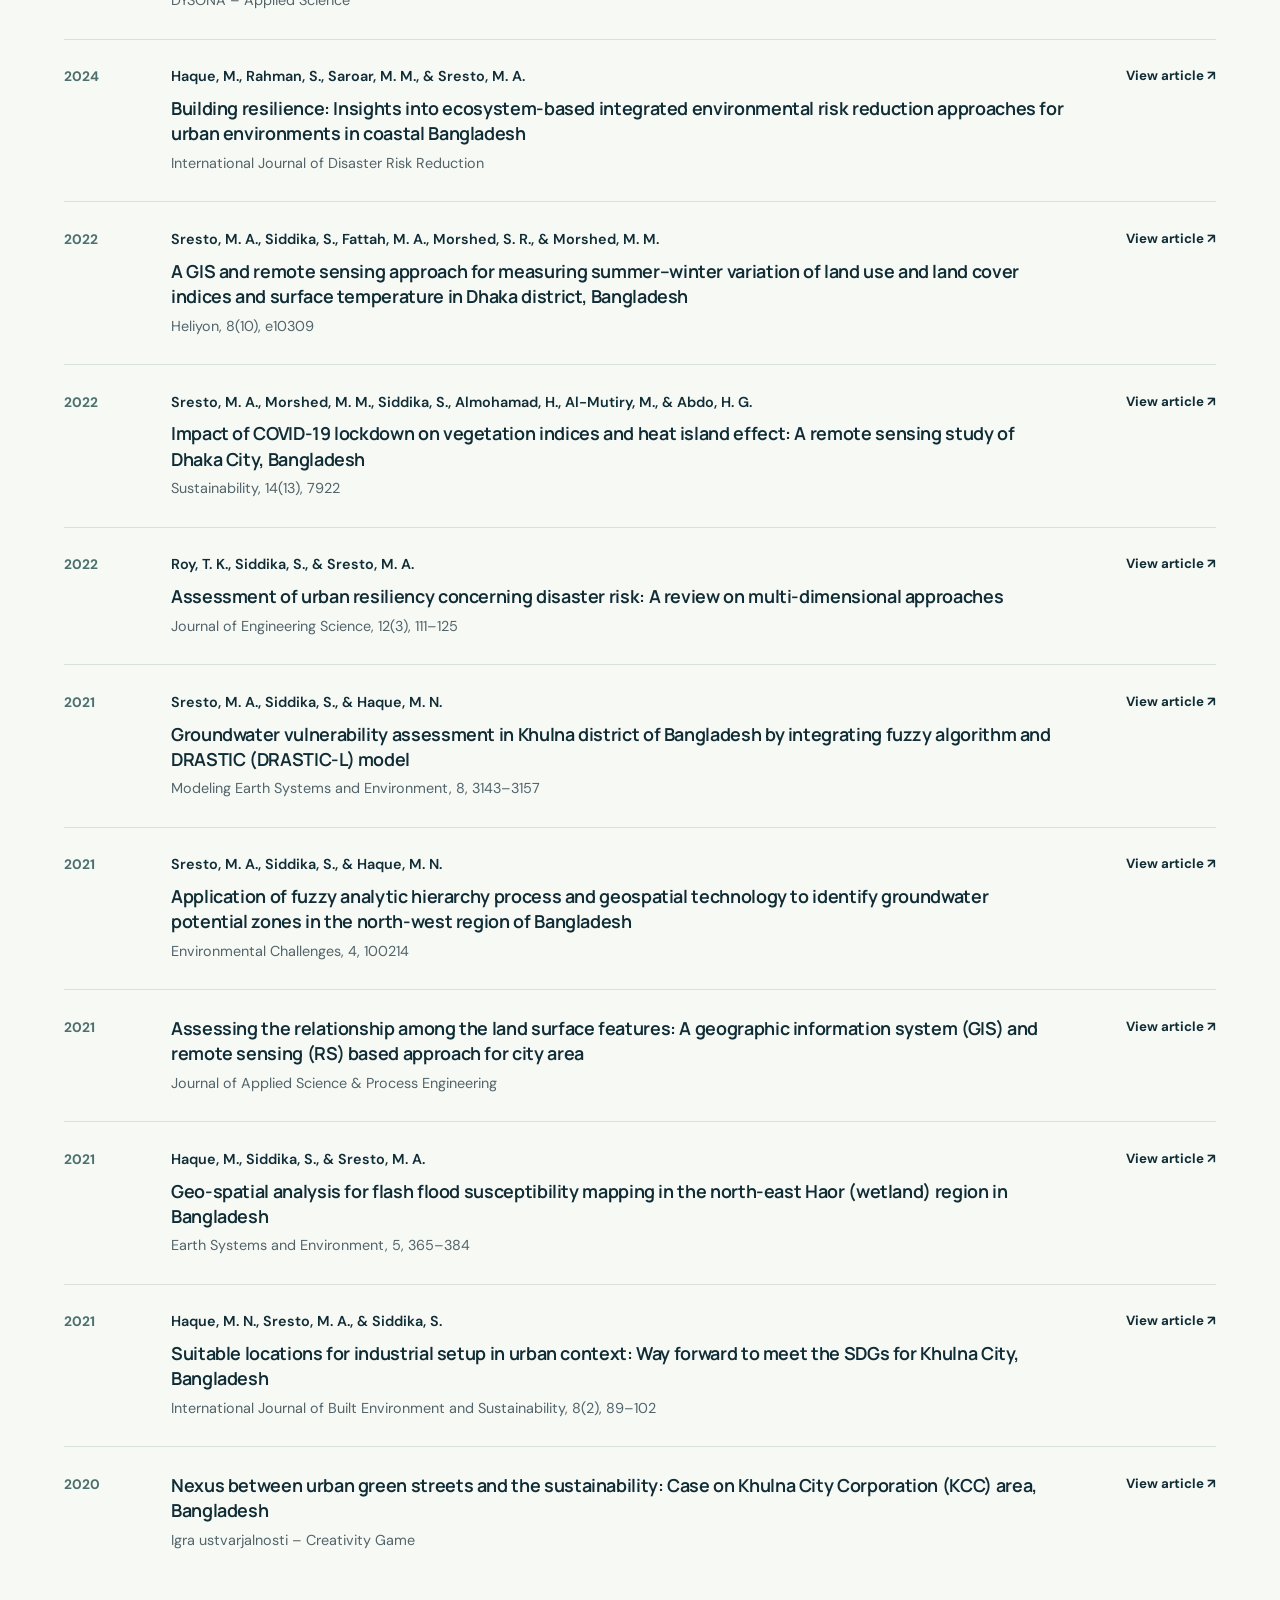
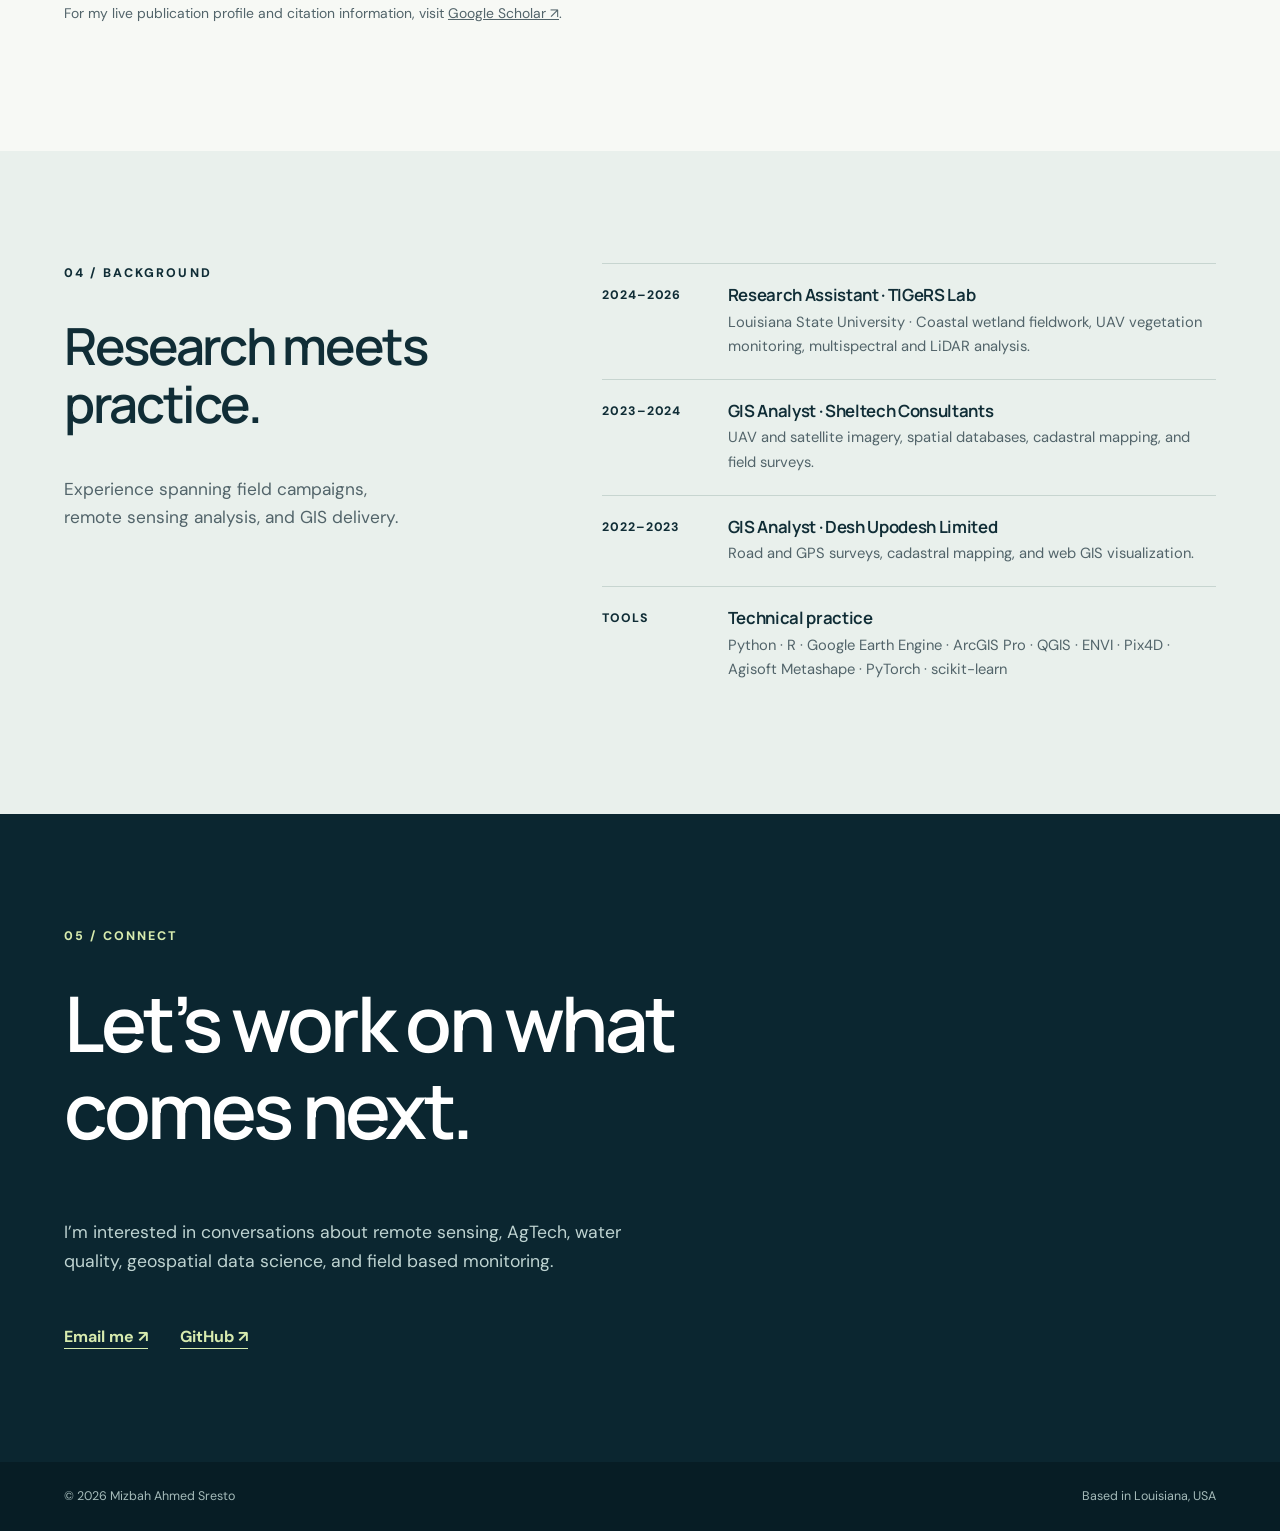
==== commit bdaf8f42: "Add files via upload" ====
--- a/index.html
+++ b/index.html
@@ -1,16 +1,23 @@
 <!doctype html>
 <html lang="en">
 <head>
+  <meta name="google-site-verification" content="H3OcFh6jer8nJkoULvNS2RIu7yztUTo6ks7MU93VS_g" />
   <meta charset="utf-8"><meta name="viewport" content="width=device-width, initial-scale=1">
   <meta name="description" content="Mizbah Ahmed Sresto — PhD researcher in agricultural remote sensing, geospatial data science, and water quality monitoring.">
   <title>Mizbah Ahmed Sresto | Remote Sensing & Geospatial Science</title>
   <link rel="icon" href="data:image/svg+xml,%3Csvg xmlns='http://www.w3.org/2000/svg' viewBox='0 0 64 64'%3E%3Crect width='64' height='64' rx='13' fill='%230d2934'/%3E%3Ctext x='32' y='43' text-anchor='middle' fill='%23d8ebbd' font-size='30' font-family='Arial'%3EMS%3C/text%3E%3C/svg%3E">
   <link rel="stylesheet" href="style.css">
+  <style>
+    .hero .hero-name{font-size:clamp(3rem,5.8vw,6.2rem);line-height:1.08;letter-spacing:-.045em;margin-bottom:1.5rem}
+    .hero-tagline{font-family:Manrope,Arial,sans-serif;font-size:clamp(1.35rem,2.1vw,2rem);line-height:1.35;letter-spacing:-.025em;margin-bottom:1.5rem}
+    .hero-tagline em{font-style:normal;color:#bce0d2}
+    @media(max-width:620px){.hero .hero-name{font-size:clamp(2.5rem,10vw,4rem)}}
+  </style>
 </head>
 <body>
   <header class="site-header"><a class="brand" href="#top">MIZBAH <span>AHMED SRESTO</span></a><button class="menu-toggle" aria-label="Open navigation" aria-expanded="false">Menu</button><nav aria-label="Main navigation"><a href="#about">About</a><a href="#work">Projects</a><a href="#publications">Publications</a><a href="#experience">Experience</a><a href="#contact">Contact</a></nav></header>
   <main id="top">
-    <section class="hero"><div class="hero-copy"><p class="eyebrow">REMOTE SENSING · GEOAI · FIELD SCIENCE</p><h1>Earth observation for <em>land and water.</em></h1><p class="intro">I’m Mizbah Ahmed Sresto, a PhD researcher in agricultural remote sensing at Louisiana State University. I combine satellite and UAV imagery, field measurements, and machine learning to study crops, coastal environments, and water quality.</p><div class="hero-actions"><a class="button" href="#work">Explore my work <span aria-hidden="true">↗</span></a><a class="text-link" href="#publications">View publications</a></div></div><div class="hero-art" aria-hidden="true"><div class="orbit orbit-one"></div><div class="orbit orbit-two"></div><div class="hero-mark">LAND<br><span>↗</span> WATER</div><div class="coordinates">30° N / 91° W<br>LOUISIANA, USA</div></div></section>
+    <section class="hero"><div class="hero-copy"><p class="eyebrow">REMOTE SENSING · GEOAI · FIELD SCIENCE</p><h1 class="hero-name">Mizbah Ahmed<br>Sresto</h1><p class="hero-tagline">Earth observation for <em>land and water.</em></p><p class="intro">I’m a PhD researcher in agricultural remote sensing at Louisiana State University. I combine satellite and UAV imagery, field measurements, and machine learning to study crops, coastal environments, and water quality.</p><div class="hero-actions"><a class="button" href="#work">Explore my work <span aria-hidden="true">↗</span></a><a class="text-link" href="#publications">View publications</a></div></div><div class="hero-art" aria-hidden="true"><div class="orbit orbit-one"></div><div class="orbit orbit-two"></div><div class="hero-mark">LAND<br><span>↗</span> WATER</div><div class="coordinates">30° N / 91° W<br>LOUISIANA, USA</div></div></section>
     <section class="ticker" aria-label="Focus areas"><span>AGRICULTURAL REMOTE SENSING</span><span>WATER QUALITY</span><span>UAV & HYPERSPECTRAL DATA</span><span>GEOSPATIAL MACHINE LEARNING</span></section>
     <section id="about" class="section about"><div><p class="eyebrow">01 / PROFILE</p><h2>From field data to meaningful maps.</h2></div><div class="body-copy"><p>My PhD focuses on crop monitoring with multispectral and hyperspectral data and applications of machine learning and deep learning. My main research project investigates water quality across local, regional, and global scales, including measurements from an ASD spectrometer aboard a research vessel.</p><p>I previously worked on Louisiana coastal vegetation monitoring using UAV multispectral and LiDAR data, drought modeling, and GIS projects. I’m interested in research and applied roles in AgTech, environmental monitoring, UAV systems, and geospatial technology.</p><div class="mini-grid"><div><strong>PhD</strong><span>Agricultural remote sensing<br>Louisiana State University</span></div><div><strong>Research</strong><span>Water quality · crops<br>Coastal environments</span></div></div></div></section>
     <section id="work" class="section projects"><div class="section-heading"><div><p class="eyebrow">02 / SELECTED WORK</p><h2>Research & projects</h2></div><p>Applied work across satellites, aircraft, water, and land.</p></div><div class="project-grid"><article class="project-card featured"><div class="project-top"><span>01 / CURRENT RESEARCH</span><span>WATER</span></div><div><h3>Water quality from field spectroscopy to Earth observation</h3><p>Developing approaches to monitor water quality at local, regional, and global scales, using ASD measurements collected from a water vessel alongside remote sensing data.</p><div class="tags"><span>Field spectroscopy</span><span>Water quality</span><span>Remote sensing</span></div></div></article><article class="project-card"><div class="project-top"><span>02 / PHD RESEARCH</span><span>AGRICULTURE</span></div><div><h3>Crop monitoring with spectral imagery</h3><p>Exploring multispectral and hyperspectral observations with machine learning and deep learning for agricultural monitoring.</p><div class="tags"><span>Multispectral</span><span>Hyperspectral</span><span>ML / DL</span></div></div></article><article class="project-card"><div class="project-top"><span>03 / LOUISIANA</span><span>UAV</span></div><div><h3>Coastal vegetation & wetland monitoring</h3><p>UAV based vegetation monitoring and habitat mapping with multispectral imagery and LiDAR, supported by field sampling along Louisiana’s coast.</p><div class="tags"><span>UAV</span><span>LiDAR</span><span>Wetlands</span></div></div></article><article class="project-card"><div class="project-top"><span>04 / MODELING</span><span>GEOAI</span></div><div><h3>Drought monitoring in Louisiana</h3><p>Integrating remote sensing and machine learning to model drought conditions and support spatial analysis for early warning. Manuscript in revision.</p><div class="tags"><span>Satellite data</span><span>XGBoost</span><span>Spatial modeling</span></div></div></article></div><p class="project-note">Project imagery, maps, and field photographs can be added as this portfolio grows.</p></section>
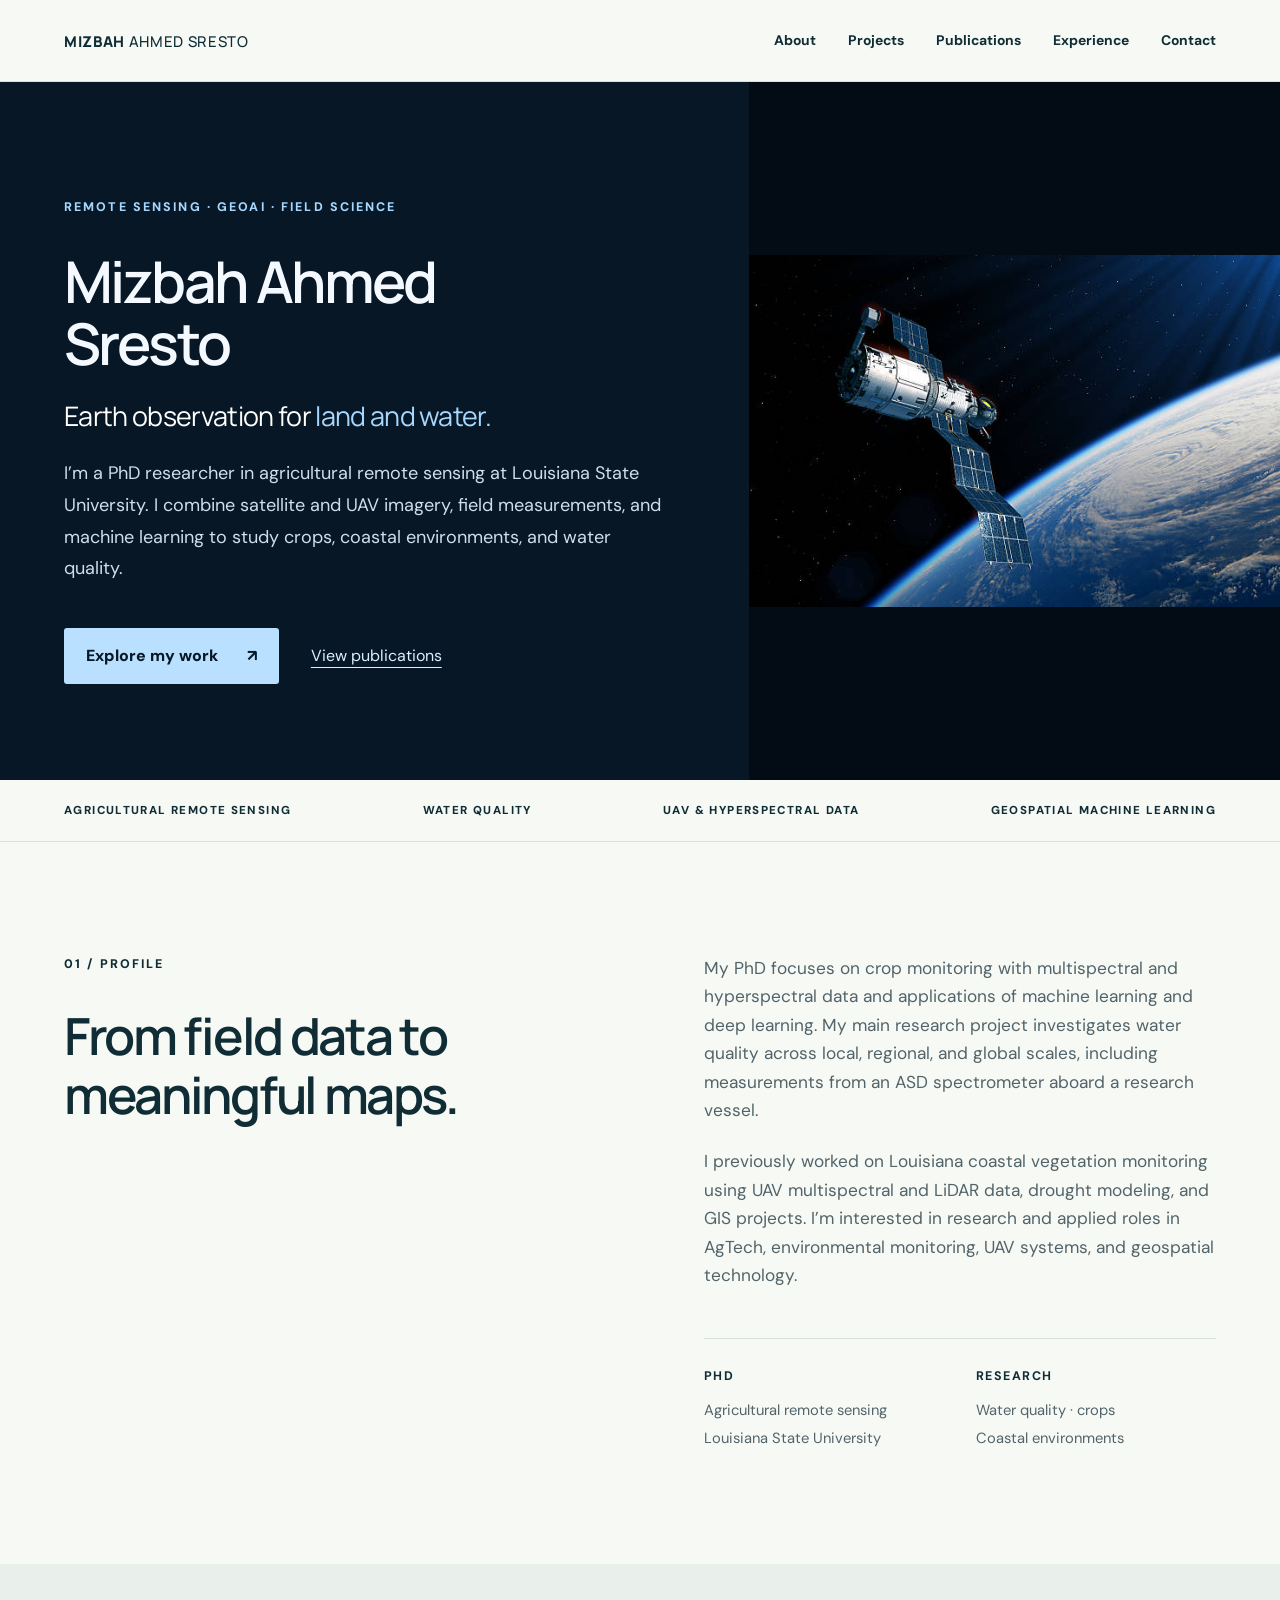
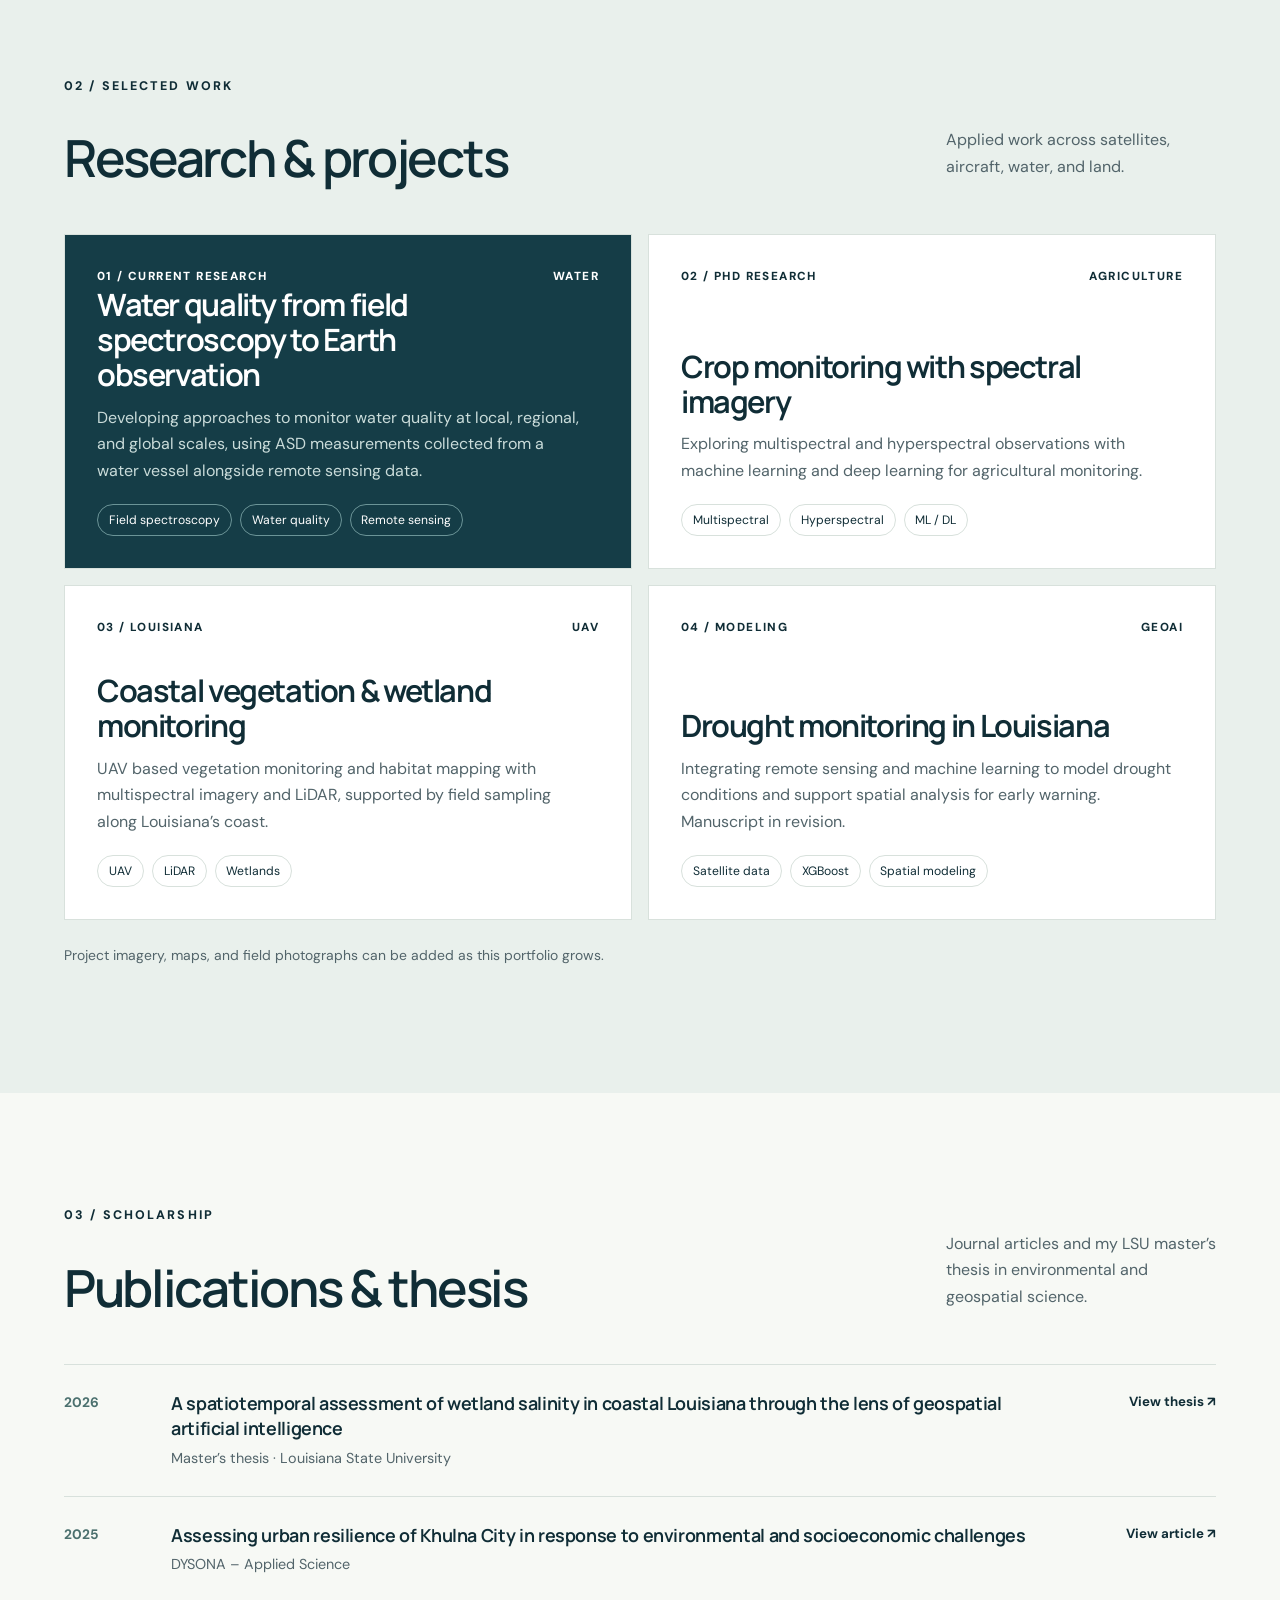
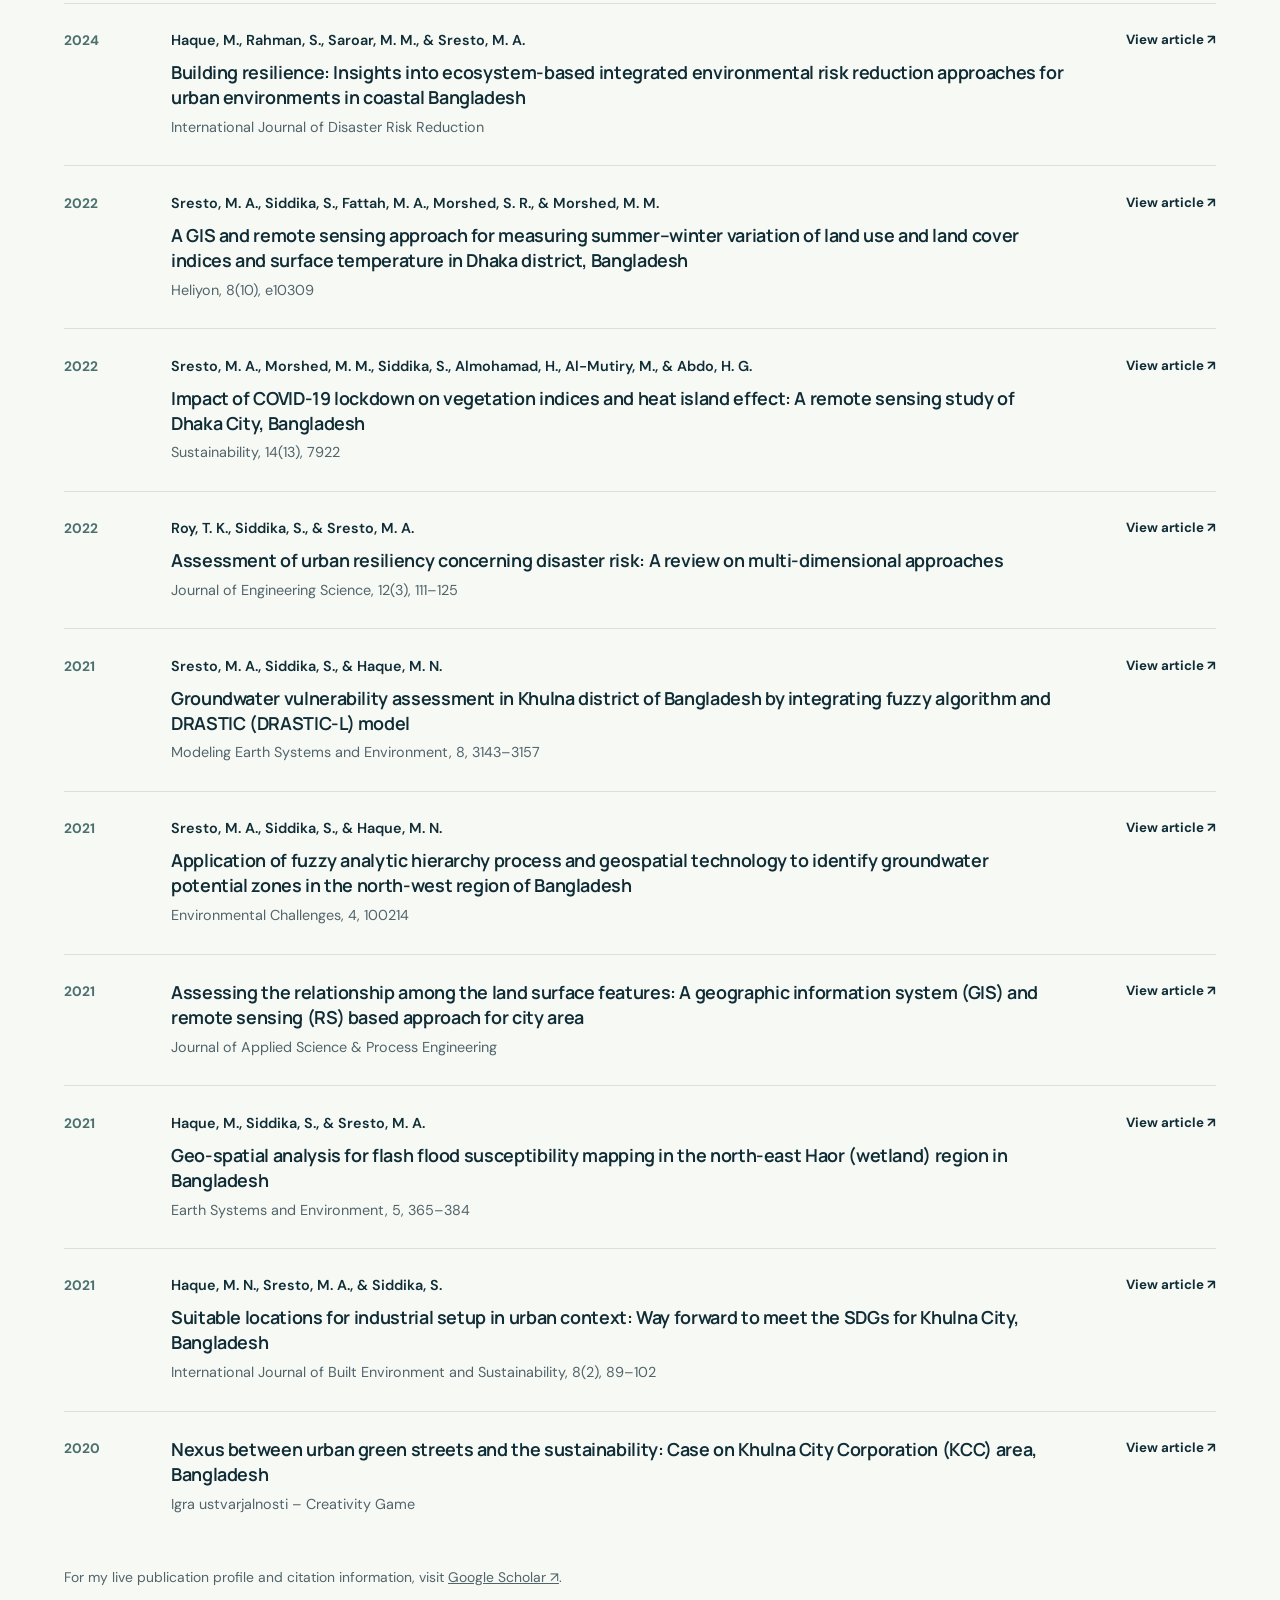
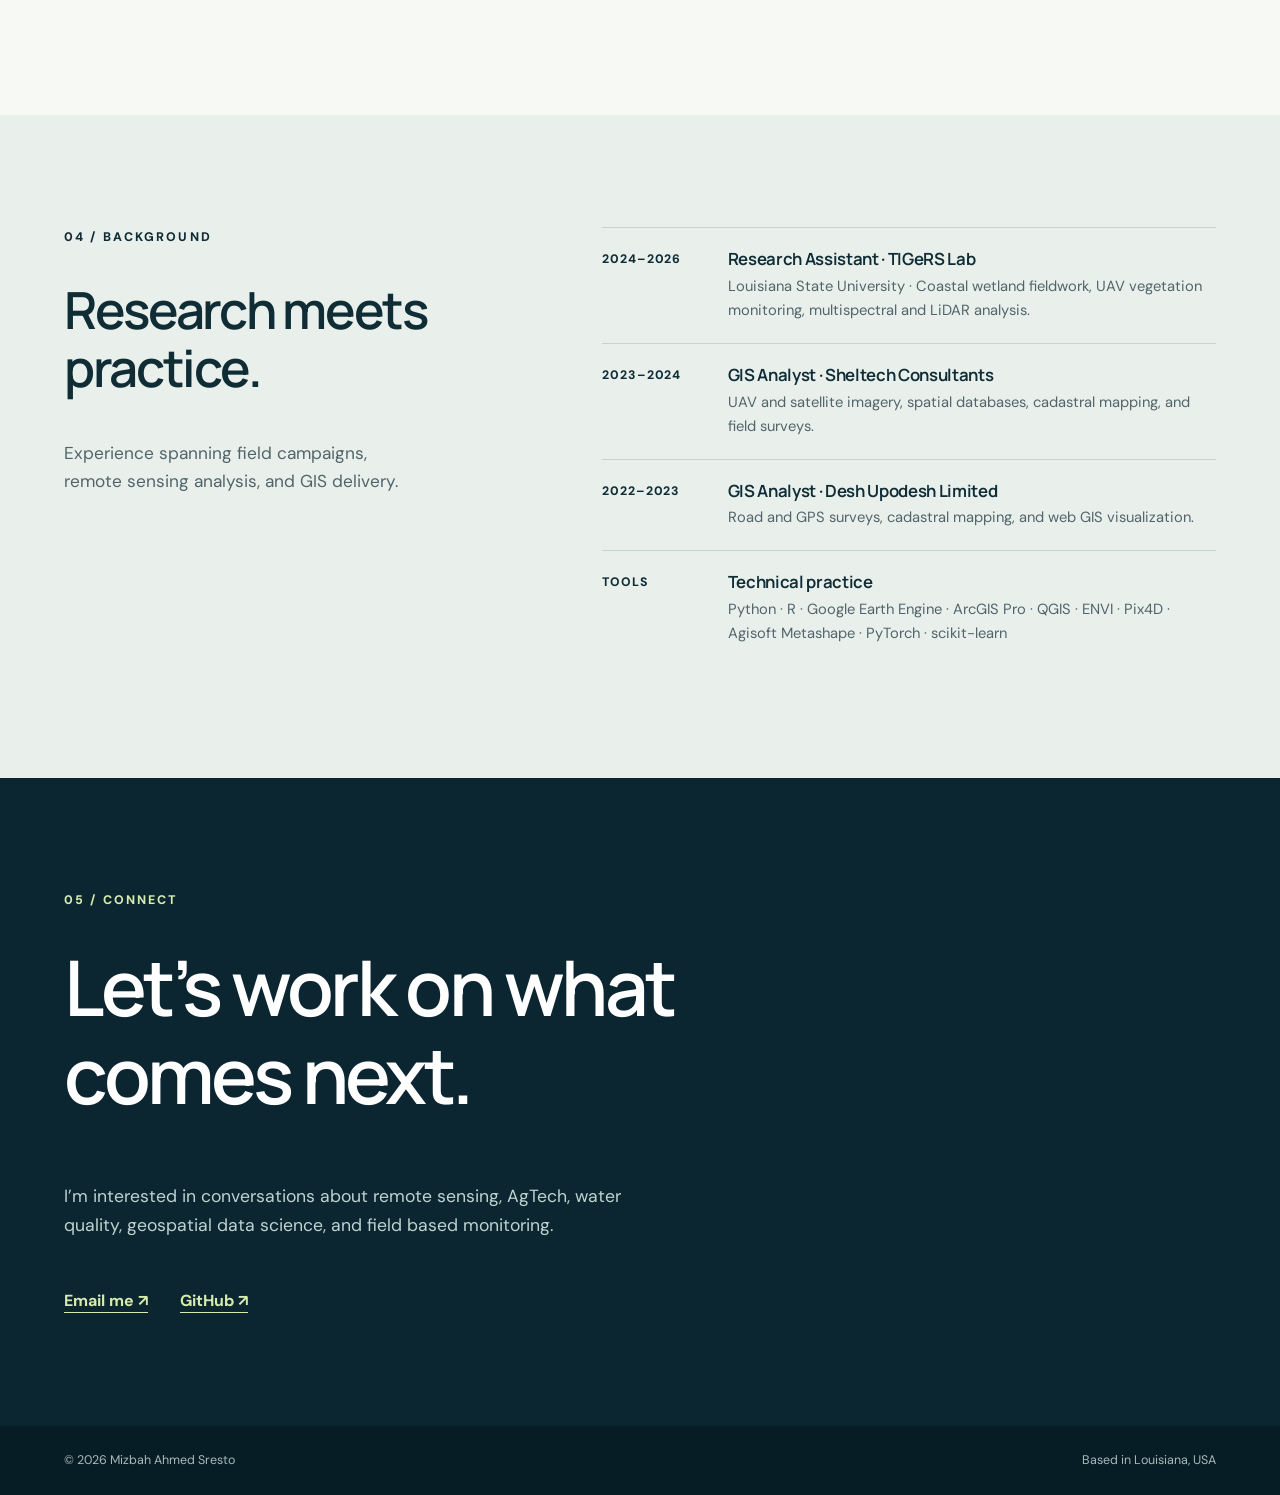
==== commit 7f059f44: "Add files via upload" ====
--- a/index.html
+++ b/index.html
@@ -8,16 +8,19 @@
   <link rel="icon" href="data:image/svg+xml,%3Csvg xmlns='http://www.w3.org/2000/svg' viewBox='0 0 64 64'%3E%3Crect width='64' height='64' rx='13' fill='%230d2934'/%3E%3Ctext x='32' y='43' text-anchor='middle' fill='%23d8ebbd' font-size='30' font-family='Arial'%3EMS%3C/text%3E%3C/svg%3E">
   <link rel="stylesheet" href="style.css">
   <style>
-    .hero .hero-name{font-size:clamp(3rem,5.8vw,6.2rem);line-height:1.08;letter-spacing:-.045em;margin-bottom:1.5rem}
+    .hero .hero-name{font-size:clamp(2.7rem,4.5vw,4.8rem);line-height:1.08;letter-spacing:-.045em;margin-bottom:1.5rem}
     .hero-tagline{font-family:Manrope,Arial,sans-serif;font-size:clamp(1.35rem,2.1vw,2rem);line-height:1.35;letter-spacing:-.025em;margin-bottom:1.5rem}
     .hero-tagline em{font-style:normal;color:#bce0d2}
-    @media(max-width:620px){.hero .hero-name{font-size:clamp(2.5rem,10vw,4rem)}}
+    @media(max-width:620px){.hero .hero-name{font-size:clamp(2.2rem,8.5vw,3.3rem)}}
+  .hero{background:#071725}.hero .hero-name{color:#f4f8ff}.hero .eyebrow,.hero-tagline em{color:#a6d8ff}.hero .intro{color:#d0ddeb}.hero .button{background:#b9e0ff;color:#071725}.hero .button:hover{background:#d9efff}.hero .text-link{color:#d9efff}
+    .hero-photo{display:flex;align-items:center;justify-content:center;background:#030b14;min-height:0;padding:2rem 0}.hero-photo:before,.hero-photo:after{display:none}.hero-photo img{display:block;width:100%;height:auto;object-fit:contain}
+    @media(max-width:850px){.hero-photo{padding:0}.hero-photo img{max-width:750px}}
   </style>
 </head>
 <body>
   <header class="site-header"><a class="brand" href="#top">MIZBAH <span>AHMED SRESTO</span></a><button class="menu-toggle" aria-label="Open navigation" aria-expanded="false">Menu</button><nav aria-label="Main navigation"><a href="#about">About</a><a href="#work">Projects</a><a href="#publications">Publications</a><a href="#experience">Experience</a><a href="#contact">Contact</a></nav></header>
   <main id="top">
-    <section class="hero"><div class="hero-copy"><p class="eyebrow">REMOTE SENSING · GEOAI · FIELD SCIENCE</p><h1 class="hero-name">Mizbah Ahmed<br>Sresto</h1><p class="hero-tagline">Earth observation for <em>land and water.</em></p><p class="intro">I’m a PhD researcher in agricultural remote sensing at Louisiana State University. I combine satellite and UAV imagery, field measurements, and machine learning to study crops, coastal environments, and water quality.</p><div class="hero-actions"><a class="button" href="#work">Explore my work <span aria-hidden="true">↗</span></a><a class="text-link" href="#publications">View publications</a></div></div><div class="hero-art" aria-hidden="true"><div class="orbit orbit-one"></div><div class="orbit orbit-two"></div><div class="hero-mark">LAND<br><span>↗</span> WATER</div><div class="coordinates">30° N / 91° W<br>LOUISIANA, USA</div></div></section>
+    <section class="hero"><div class="hero-copy"><p class="eyebrow">REMOTE SENSING · GEOAI · FIELD SCIENCE</p><h1 class="hero-name">Mizbah Ahmed<br>Sresto</h1><p class="hero-tagline">Earth observation for <em>land and water.</em></p><p class="intro">I’m a PhD researcher in agricultural remote sensing at Louisiana State University. I combine satellite and UAV imagery, field measurements, and machine learning to study crops, coastal environments, and water quality.</p><div class="hero-actions"><a class="button" href="#work">Explore my work <span aria-hidden="true">↗</span></a><a class="text-link" href="#publications">View publications</a></div></div><div class="hero-art hero-photo"><img src="[data-uri]